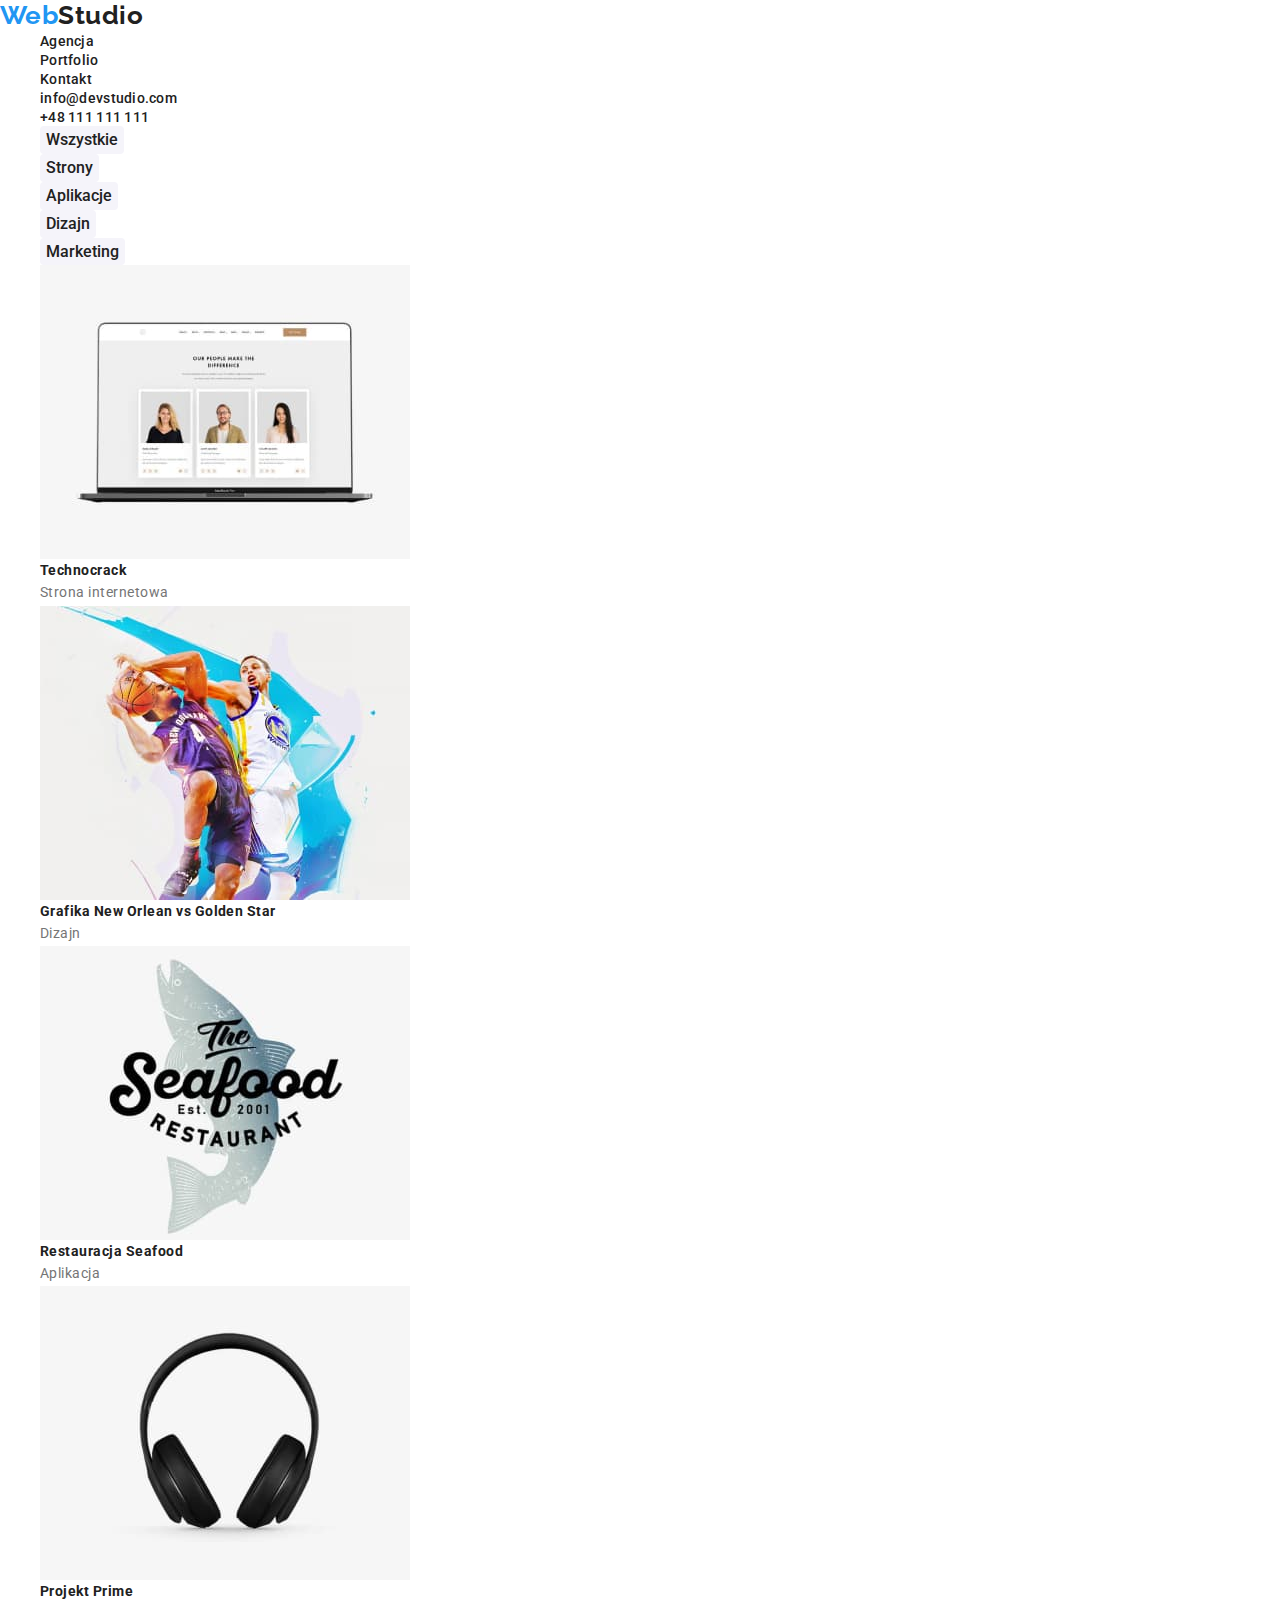
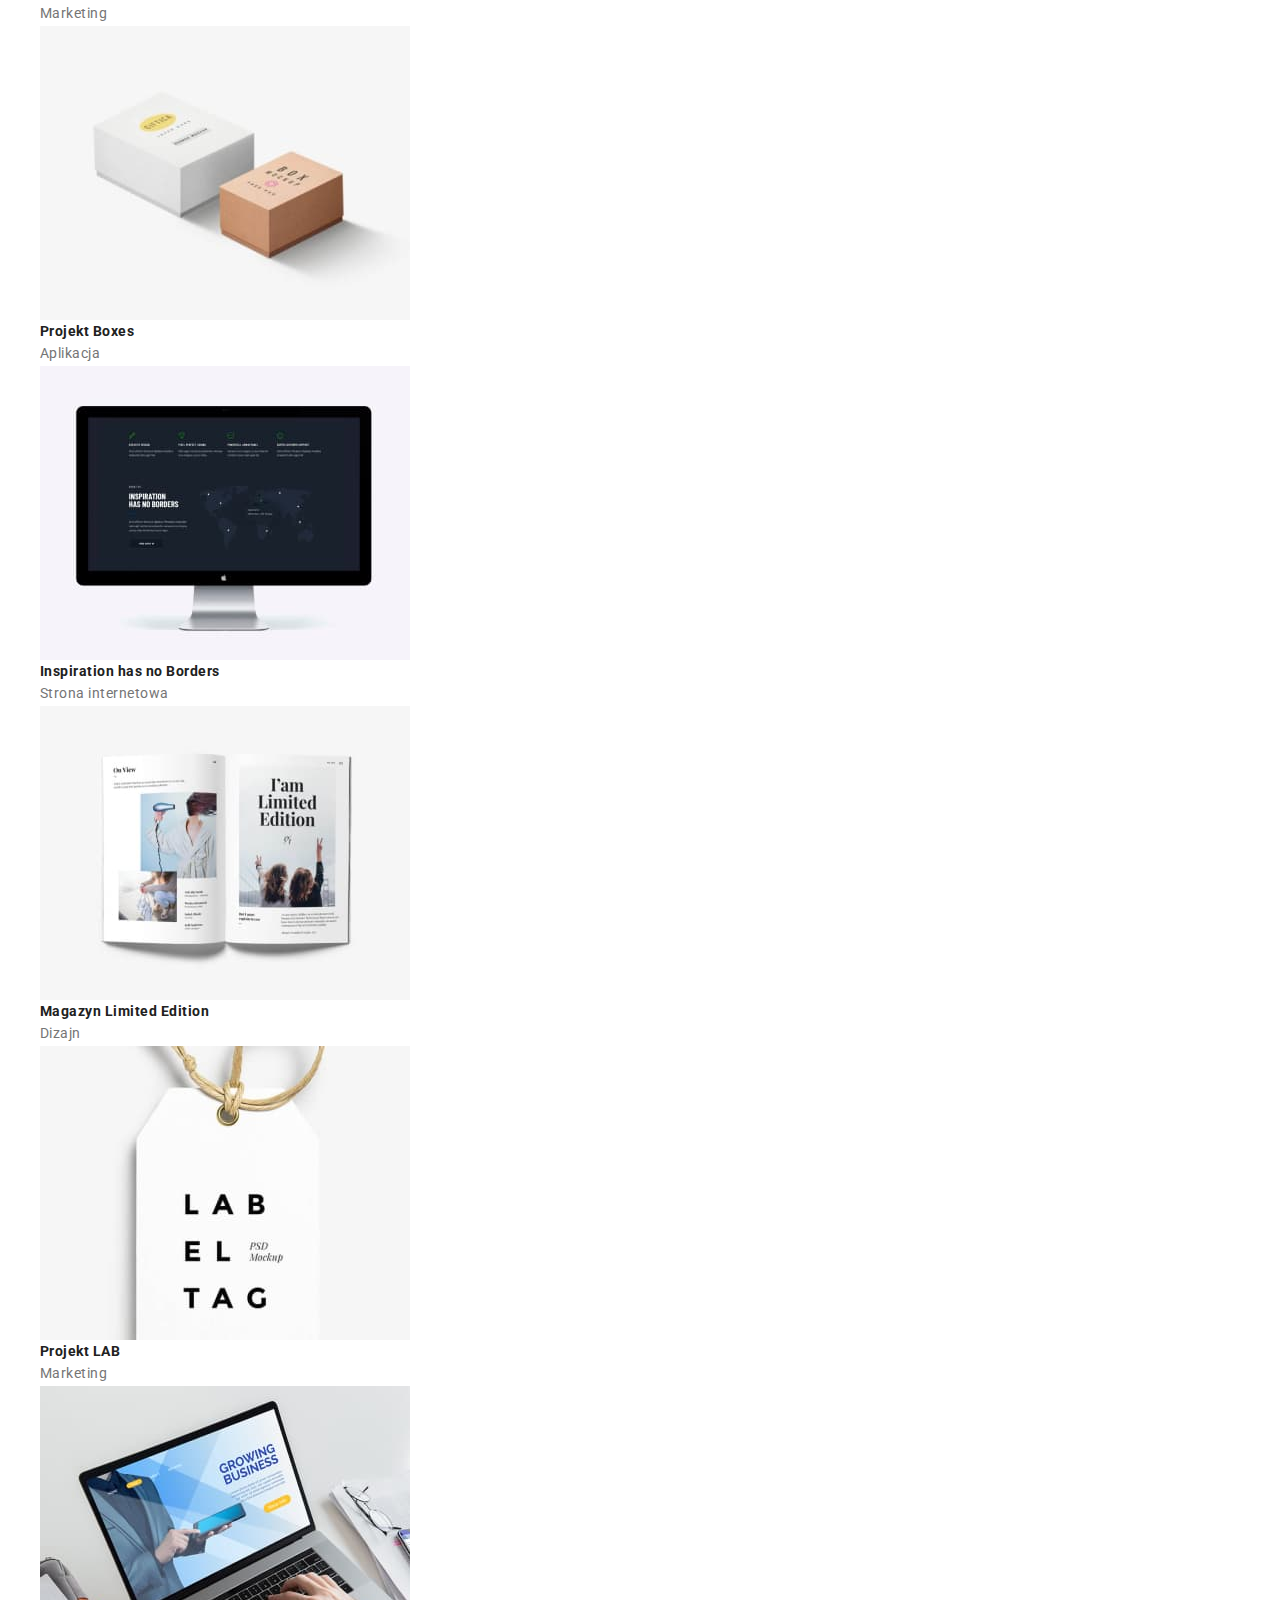
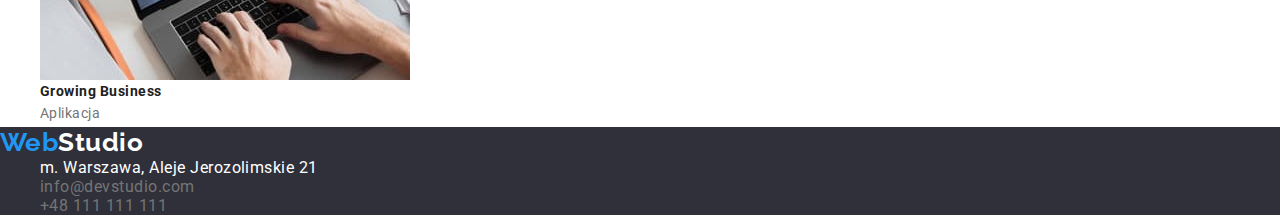
==== portfolio.html @ 49fbacad "e" ====
<!DOCTYPE html>
<html lang="en">
  <head>
    <meta charset="UTF-8" />
    <meta http-equiv="X-UA-Compatible" content="IE=edge" />
    <meta name="viewport" content="width=device-width, initial-scale=1.0" />
    <link rel="stylesheet" href="./css/styles.css" />
    <link
      href="https://fonts.googleapis.com/css2?family=Montserrat:wght@400;700&family=Raleway:wght@700&family=Roboto:wght@400;500;700;900&display=swap"
      rel="stylesheet"
    />
    <title>Portfolio</title>
  </head>
  <body>
    <header class="header-background">
      <nav>
        <a class="menu-link" href="./index.html">Web<span class="studio">Studio</span></a>
        <ul>
          <li><a class="link" href="./index.html">Agencja</a></li>
          <li><a class="link" href="./portfolio.html">Portfolio</a></li>
          <li><a class="link" href="">Kontakt</a></li>
        </ul>
      </nav>
      <ul class="social-links">
        <li><a class="link" href="mailto:info@devstudio.com">info@devstudio.com</a></li>
        <li><a class="link" href="tel:+48111111111">+48 111 111 111</a></li>
      </ul>
    </header>
    <main>
      <section>
      <ul>
        <li><button class="button-secendary" type="button">Wszystkie</button></li>
        <li><button class="button-secendary" type="button">Strony</button></li>
        <li><button class="button-secendary" type="button">Aplikacje</button></li>
        <li><button class="button-secendary" type="button">Dizajn</button></li>
        <li><button class="button-secendary" type="button">Marketing</button></li>
      </ul>
      </section>
      <section class="portfolio">
        <ul>
          <img src="./images/laptop.jpg" alt="komputer" width="370" height="294" />
          <h3>Technocrack</h3>
          <p>Strona internetowa</p>
        </ul>
        <ul>
          <img src="./images/basket.jpg" alt="koszykarze" width="370" height="294" />
          <h3>Grafika New Orlean vs Golden Star</h3>
          <p>Dizajn</p>
        </ul>
        <ul>
          <img src="./images/seafood.jpg" alt="logo restauracji" width="370" height="294" />
          <h3>Restauracja Seafood</h3>
          <p>Aplikacja</p>
        </ul>
        <ul>
          <img src="./images/prime.jpg" alt="słuchawki" width="370" height="294" />
          <h3>Projekt Prime</h3>
          <p>Marketing</p>
        </ul>
        <ul>
          <img src="./images/boxes.jpg" alt="pudełka" width="370" height="294" />
          <h3>Projekt Boxes</h3>
          <p>Aplikacja</p>
        </ul>
        <ul>
          <img src="./images/monitor.jpg" alt="monitor" width="370" height="294" />
          <h3>Inspiration has no Borders</h3>
          <p>Strona internetowa</p>
        </ul>
        <ul>
          <img src="./images/book.jpg" alt="książka" width="370" height="294" />
          <h3>Magazyn Limited Edition</h3>
          <p>Dizajn</p>
        </ul>
        <ul>
          <img src="./images/lab.jpg" alt="etykieta" width="370" height="294" />
          <h3>Projekt LAB</h3>
          <p>Marketing</p>
        </ul>
        <ul>
          <img src="./images/laptop2.jpg" alt="komputer" width="370" height="294" />
          <h3>Growing Business</h3>
          <p>Aplikacja</p>
        </ul>
      </section>
    </main>
    <footer class="main-footer">
      <a class="menu-link" href="/index.html">Web<span class="studio-footer">Studio</span></a>
      <address>
        <ul class="address-color">
          <li>m. Warszawa, Aleje Jerozolimskie 21 </li>
          <li>
            <a class="link, color" href="mailto:info@devstudio.com"
              >info@devstudio.com</a
            >
          </li>
          <li>
            <a class="link, color" href="tel:+48111111111"
              >+48 111 111 111</a
            >
          </li>
        </ul>
      </address>
    </footer>
  </body>
</html>
---- css/styles.css ----
:root {
  --background-page-color: #ffffff;
  --font-family-primary: 'Roboto';
  --font-family-secondary: 'Raleway';
  --color-text-primary: #212121;
  --color-text-hover: #2196f3;
  --color-text-link: #757575;
  --color-text-link-footer: #ffffff99;
  --color-text-secendary: #ffffff;
  --background-color-heder-button: #f5f4fa;
  --background-color-main-first-footer: #2f303a;
  --background-color-porfolio-header: #e5e5e5;
}
* {
  margin: 0;
  text-decoration: none;
}
ul {
  list-style: none;
}
button {
  cursor: pointer;
  outline: none;
  border: none;
}
body {
  font-family: var(--font-family-primary), sans-serif;
  background: var(--color-text-secendary);
  color: var(--color-text-primary);
  letter-spacing: 0.03em;
}
h1 {
  font-weight: 900;
  font-size: 44px;
  line-height: 1.36;
  color: var(--color-text-secendary);
  text-align: center;
  letter-spacing: 0.06em;
}
h3 {
  font-family: var(--font-family-primary);
  font-weight: 700;
  font-size: 14px;
  line-height: 1.14;
}
h2 {
  font-family: var(--font-family-primary);
  font-weight: 700;
  font-size: 36px;
  line-height: 1.16;
  text-align: center;
}
.menu-link {
  font-family: var(--font-family-secondary);
  font-weight: 700;
  font-size: 26px;
  line-height: 1.19;
  color: var(--color-text-hover);
}
.main-first,
.main-footer {
  background: var(--background-color-main-first-footer);
}


.social-links,
.color {
  color: var(--color-text-link);
}
.link {
  font-family: var(--font-family-primary);
  font-weight: 500;
  font-size: 14px;
  line-height: 1.14;
  color: var(--color-text-primary);
  letter-spacing: 0.02em;
}
.link:hover,
.link:focus,
.color:hover,
.color:focus {
  color: var(--color-text-hover);
}
.studio {
  color: var(--color-text-primary);
}
.studio-footer {
  color: var(--color-text-secendary);
}
.button-secendary,
.button-primery {
  background-color: var(--background-color-heder-button);
  border-radius: 4px;
  color: var(--color-text-primary);
  outline-style: none;
}

.button-secendary:hover,
.button-secendary:focus {
  background: var(--color-text-hover);
  color: var(--color-text-secendary);
}
.button-primery {
  border-radius: 4px;
  font-size: 16px;
  line-height: 1.87;
  font-family: var(--font-family-primary);
  font-weight: 700;
  background: var(--color-text-hover);
  color: var(--color-text-secendary);
}
.button-secendary {
  font-family: var(--font-family-primary);
  font-weight: 500;
  border-radius: 4px;
  font-size: 16px;
  line-height: 1.62;
}
p {
  font-family: var(--font-family-primary);
  font-size: 14px;
  line-height: 1.87;
  color: var(--color-text-link);
}
.portfolio > h3 {
  font-family: var(--font-family-primary);
  font-weight: 700;
  font-size: 18px;
  line-height: 2;
  letter-spacing: 0.06em;
}
.section-background{
  background: var(--background-color-heder-button);
}
.header-background {
  background: var(--background-page-color);
}
.header-background-2 {
  background: var(--background-color-heder-button);
}
.color-card {
  background: var(--background-page-color);
}
.address-color > li {
  color: var(--color-text-secendary);
  font-style: normal;
}
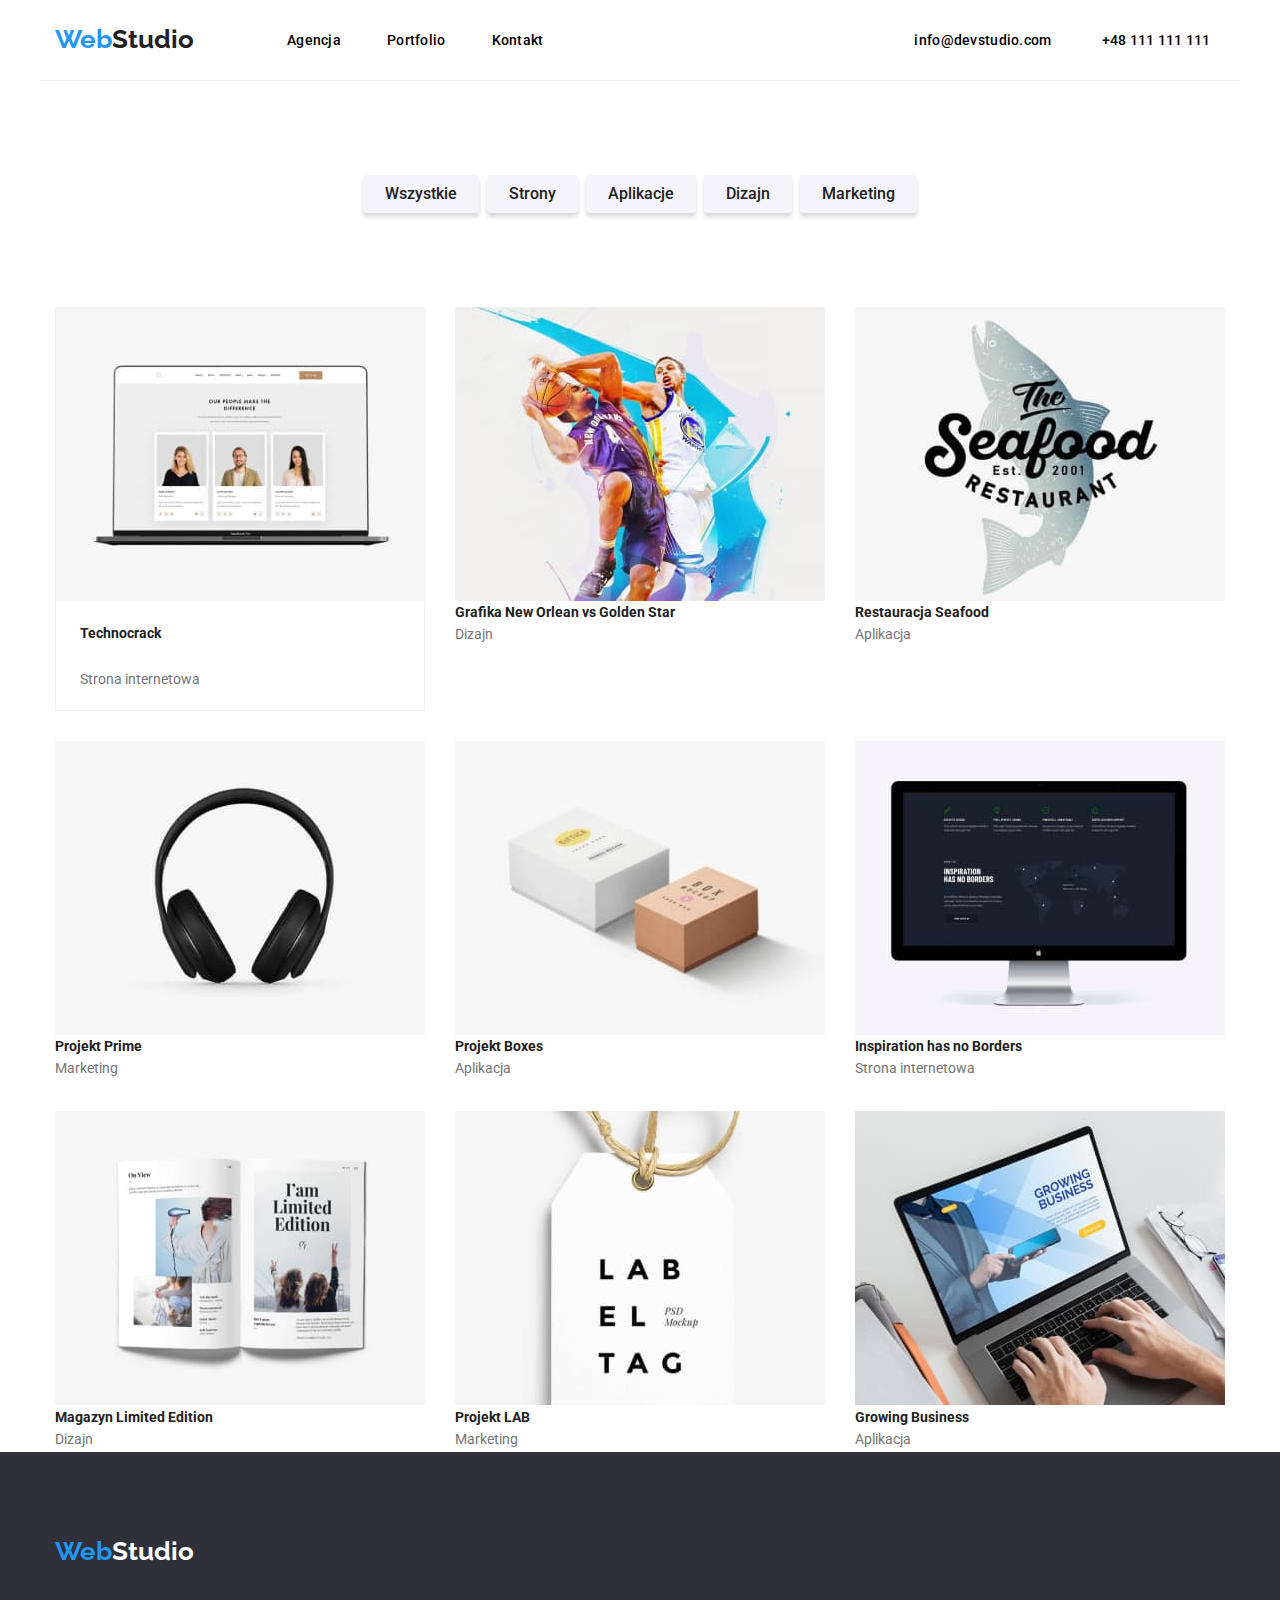
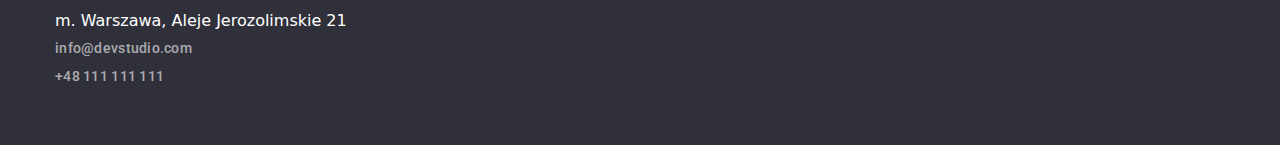
==== commit a40b6af5: "zmiany" ====
--- a/portfolio.html
+++ b/portfolio.html
@@ -6,6 +6,10 @@
     <meta name="viewport" content="width=device-width, initial-scale=1.0" />
     <link rel="stylesheet" href="./css/styles.css" />
     <link
+      href="https://cdnjs.cloudflare.com/ajax/libs/modern-normalize/1.0.0/modern-normalize.min.css"
+      rel="stylesheet"
+    />
+    <link
       href="https://fonts.googleapis.com/css2?family=Montserrat:wght@400;700&family=Raleway:wght@700&family=Roboto:wght@400;500;700;900&display=swap"
       rel="stylesheet"
     />
@@ -13,94 +17,150 @@
   </head>
   <body>
     <header class="header-background">
-      <nav>
+      <div class="container header-container">
         <a class="menu-link" href="./index.html">Web<span class="studio">Studio</span></a>
-        <ul>
-          <li><a class="link" href="./index.html">Agencja</a></li>
-          <li><a class="link" href="./portfolio.html">Portfolio</a></li>
-          <li><a class="link" href="">Kontakt</a></li>
+        <nav>
+          <ul class="header-navi">
+            <li><a class="header-link" href="./index.html">Agencja</a></li>
+            <li><a class="header-link" href="./portfolio.html">Portfolio</a></li>
+            <li><a class="header-link" href="">Kontakt</a></li>
+          </ul>
+        </nav>
+        <ul class="social-links container-kontact">
+          <li><a class="header-link" href="mailto:info@devstudio.com">info@devstudio.com</a></li>
+          <li><a class="header-link" href="tel:+48111111111">+48&nbsp;111&nbsp;111&nbsp;111</a></li>
         </ul>
-      </nav>
-      <ul class="social-links">
-        <li><a class="link" href="mailto:info@devstudio.com">info@devstudio.com</a></li>
-        <li><a class="link" href="tel:+48111111111">+48 111 111 111</a></li>
-      </ul>
+      </div>
     </header>
     <main>
-      <section>
-      <ul>
-        <li><button class="button-secendary" type="button">Wszystkie</button></li>
-        <li><button class="button-secendary" type="button">Strony</button></li>
-        <li><button class="button-secendary" type="button">Aplikacje</button></li>
-        <li><button class="button-secendary" type="button">Dizajn</button></li>
-        <li><button class="button-secendary" type="button">Marketing</button></li>
-      </ul>
+      <section class="section">
+        <div class="container">
+          <ul class="button-container">
+            <li><button class="button-secendary" type="button">Wszystkie</button></li>
+            <li><button class="button-secendary" type="button">Strony</button></li>
+            <li><button class="button-secendary" type="button">Aplikacje</button></li>
+            <li><button class="button-secendary" type="button">Dizajn</button></li>
+            <li><button class="button-secendary" type="button">Marketing</button></li>
+          </ul>
+        </div>
       </section>
       <section class="portfolio">
-        <ul>
-          <img src="./images/laptop.jpg" alt="komputer" width="370" height="294" />
-          <h3>Technocrack</h3>
-          <p>Strona internetowa</p>
+        <ul class="container-portfolio">
+          <li class="product-cards">
+            <figure>
+              <img src="./images/laptop.jpg" alt="komputer" width="370" height="294" />
+              <figcaption>
+                <h3 class="head1">Technocrack</h3>
+                <p class="head2">Strona internetowa</p>
+              </figcaption>
+            </figure>
+          </li>
         </ul>
         <ul>
-          <img src="./images/basket.jpg" alt="koszykarze" width="370" height="294" />
-          <h3>Grafika New Orlean vs Golden Star</h3>
-          <p>Dizajn</p>
+          <li>
+            <figure>
+              <img src="./images/basket.jpg" alt="koszykarze" width="370" height="294" />
+              <figcaption>
+                <h3>Grafika New Orlean vs Golden Star</h3>
+                <p>Dizajn</p>
+              </figcaption>
+            </figure>
+          </li>
         </ul>
         <ul>
-          <img src="./images/seafood.jpg" alt="logo restauracji" width="370" height="294" />
-          <h3>Restauracja Seafood</h3>
-          <p>Aplikacja</p>
+          <li>
+            <figure>
+              <img src="./images/seafood.jpg" alt="logo restauracji" width="370" height="294" />
+              <figcaption>
+                <h3>Restauracja Seafood</h3>
+                <p>Aplikacja</p>
+              </figcaption>
+            </figure>
+          </li>
         </ul>
         <ul>
-          <img src="./images/prime.jpg" alt="słuchawki" width="370" height="294" />
-          <h3>Projekt Prime</h3>
-          <p>Marketing</p>
+          <li>
+            <figure>
+              <img src="./images/prime.jpg" alt="słuchawki" width="370" height="294" />
+              <figcaption>
+                <h3>Projekt Prime</h3>
+                <p>Marketing</p>
+              </figcaption>
+            </figure>
+          </li>
         </ul>
         <ul>
-          <img src="./images/boxes.jpg" alt="pudełka" width="370" height="294" />
-          <h3>Projekt Boxes</h3>
-          <p>Aplikacja</p>
+          <li>
+            <figure>
+              <img src="./images/boxes.jpg" alt="pudełka" width="370" height="294" />
+              <figcaption>
+                <h3>Projekt Boxes</h3>
+                <p>Aplikacja</p>
+              </figcaption>
+            </figure>
+          </li>
         </ul>
         <ul>
-          <img src="./images/monitor.jpg" alt="monitor" width="370" height="294" />
-          <h3>Inspiration has no Borders</h3>
-          <p>Strona internetowa</p>
+          <li>
+            <figure>
+              <img src="./images/monitor.jpg" alt="monitor" width="370" height="294" />
+              <figcaption>
+                <h3>Inspiration has no Borders</h3>
+                <p>Strona internetowa</p>
+              </figcaption>
+            </figure>
+          </li>
         </ul>
         <ul>
-          <img src="./images/book.jpg" alt="książka" width="370" height="294" />
-          <h3>Magazyn Limited Edition</h3>
-          <p>Dizajn</p>
+          <li>
+            <figure>
+              <img src="./images/book.jpg" alt="książka" width="370" height="294" />
+              <figcaption>
+                <h3>Magazyn Limited Edition</h3>
+                <p>Dizajn</p>
+              </figcaption>
+            </figure>
+          </li>
         </ul>
         <ul>
-          <img src="./images/lab.jpg" alt="etykieta" width="370" height="294" />
-          <h3>Projekt LAB</h3>
-          <p>Marketing</p>
+          <li>
+            <figure>
+              <img src="./images/lab.jpg" alt="etykieta" width="370" height="294" />
+              <figcaption>
+                <h3>Projekt LAB</h3>
+                <p>Marketing</p>
+              </figcaption>
+            </figure>
+          </li>
         </ul>
         <ul>
-          <img src="./images/laptop2.jpg" alt="komputer" width="370" height="294" />
-          <h3>Growing Business</h3>
-          <p>Aplikacja</p>
+          <li>
+            <figure>
+              <img src="./images/laptop2.jpg" alt="komputer" width="370" height="294" />
+              <figcaption>
+                <h3>Growing Business</h3>
+                <p>Aplikacja</p>
+              </figcaption>
+            </figure>
+          </li>
         </ul>
       </section>
     </main>
     <footer class="main-footer">
-      <a class="menu-link" href="/index.html">Web<span class="studio-footer">Studio</span></a>
-      <address>
-        <ul class="address-color">
-          <li>m. Warszawa, Aleje Jerozolimskie 21 </li>
-          <li>
-            <a class="link, color" href="mailto:info@devstudio.com"
-              >info@devstudio.com</a
-            >
-          </li>
-          <li>
-            <a class="link, color" href="tel:+48111111111"
-              >+48 111 111 111</a
-            >
-          </li>
-        </ul>
-      </address>
+      <div class="container footer-container">
+        <a class="menu-link" href="/index.html">Web<span class="studio-footer">Studio</span></a>
+        <address>
+          <ul class="address-color adress-container">
+            <li>m. Warszawa, Aleje Jerozolimskie 21</li>
+            <li>
+              <a class="link" href="mailto:info@devstudio.com">info@devstudio.com</a>
+            </li>
+            <li>
+              <a class="link" href="tel:+48111111111">+48 111 111 111</a>
+            </li>
+          </ul>
+        </address>
+      </div>
     </footer>
   </body>
 </html>
--- a/css/styles.css
+++ b/css/styles.css
@@ -14,7 +14,9 @@
 * {
   margin: 0;
   text-decoration: none;
-}
+  padding: 0;
+}
+
 ul {
   list-style: none;
 }
@@ -22,12 +24,14 @@
   cursor: pointer;
   outline: none;
   border: none;
+  box-shadow: 0px 4px 4px rgba(0, 0, 0, 0.15);
+  width: 100%;
+  height: 100%;
 }
 body {
   font-family: var(--font-family-primary), sans-serif;
   background: var(--color-text-secendary);
   color: var(--color-text-primary);
-  letter-spacing: 0.03em;
 }
 h1 {
   font-weight: 900;
@@ -36,6 +40,8 @@
   color: var(--color-text-secendary);
   text-align: center;
   letter-spacing: 0.06em;
+  margin-top: 106px;
+  max-width: 696px;
 }
 h3 {
   font-family: var(--font-family-primary);
@@ -45,47 +51,25 @@
 }
 h2 {
   font-family: var(--font-family-primary);
-  font-weight: 700;
   font-size: 36px;
   line-height: 1.16;
   text-align: center;
-}
-.menu-link {
-  font-family: var(--font-family-secondary);
-  font-weight: 700;
-  font-size: 26px;
-  line-height: 1.19;
-  color: var(--color-text-hover);
-}
-.main-first,
-.main-footer {
-  background: var(--background-color-main-first-footer);
-}
-
-
-.social-links,
-.color {
+  margin-bottom: 50px;
+}
+p {
+  font-family: var(--font-family-primary);
+  font-size: 14px;
+  line-height: 1.87;
   color: var(--color-text-link);
 }
-.link {
-  font-family: var(--font-family-primary);
-  font-weight: 500;
-  font-size: 14px;
-  line-height: 1.14;
-  color: var(--color-text-primary);
-  letter-spacing: 0.02em;
-}
-.link:hover,
-.link:focus,
-.color:hover,
-.color:focus {
-  color: var(--color-text-hover);
-}
-.studio {
-  color: var(--color-text-primary);
-}
-.studio-footer {
-  color: var(--color-text-secendary);
+.adress-container {
+  display: inline-flex;
+  flex-direction: column;
+  gap: 9px;
+}
+.address-color {
+  color: white;
+  font-style: normal;
 }
 .button-secendary,
 .button-primery {
@@ -94,7 +78,6 @@
   color: var(--color-text-primary);
   outline-style: none;
 }
-
 .button-secendary:hover,
 .button-secendary:focus {
   background: var(--color-text-hover);
@@ -108,6 +91,8 @@
   font-weight: 700;
   background: var(--color-text-hover);
   color: var(--color-text-secendary);
+  width: 200px;
+  height: 50px;
 }
 .button-secendary {
   font-family: var(--font-family-primary);
@@ -115,12 +100,161 @@
   border-radius: 4px;
   font-size: 16px;
   line-height: 1.62;
-}
-p {
-  font-family: var(--font-family-primary);
-  font-size: 14px;
-  line-height: 1.87;
-  color: var(--color-text-link);
+  padding: 6px 22px;
+}
+.button-container {
+  display: flex;
+  justify-content: center;
+  gap: 8px;
+}
+.container {
+  margin: 0 auto;
+  max-width: 1200px;
+  padding: 0 15px;
+}
+.container-link {
+  display: flex;
+  justify-content: space-between;
+}
+.container-kontact {
+  display: flex;
+  margin-left: 371px;
+  gap: 50px;
+}
+.container-job {
+  display: flex;
+  justify-content: space-between;
+  gap: 30px;
+}
+.container-person {
+  display: flex;
+  justify-content: space-between;
+  gap: 30px;
+  text-align: center;
+  align-items: center;
+}
+/* .container-portfolio {
+  display:flex;
+  flex-wrap:wrap;
+  gap: 30px;
+} */
+.product-cards {
+  display: flex;
+  width: 370px;
+  height: 404px;
+  background: #ffffff;
+  border: 1px solid #eeeeee;
+}
+.head1 {
+  width: 322px;
+  height: 36px;
+  margin-top: 20px;
+  margin-left: 24px;
+  margin-right: 24px;
+}
+.head2 {
+  width: 322px;
+  height: 30px;
+  margin: 4px 24px 20px 24px;
+}
+.color-card {
+  background: var(--background-page-color);
+  box-shadow: 0px 1px 3px rgba(0, 0, 0, 0.12), 0px 1px 1px rgba(0, 0, 0, 0.14),
+    0px 2px 1px rgba(0, 0, 0, 0.2);
+  border-radius: 0px 0px 4px 4px;
+}
+.footer-container {
+  flex-direction: column;
+  padding-top: 60px;
+  padding-bottom: 60px;
+  display: flex;
+  gap: 20px;
+}
+.header-container {
+  display: flex;
+  align-items: center;
+  border-bottom: 1px solid #ececec;
+}
+.header-navi {
+  display: flex;
+  justify-content: center;
+  gap: 46px;
+  align-items: center;
+  margin-left: 93px;
+  /* margin-top: 32px;
+  margin-bottom: 32px; */
+}
+.header-link {
+  font-family: var(--font-family-primary);
+  font-weight: 500;
+  font-size: 14px;
+  line-height: 1.14;
+  color: black;
+  letter-spacing: 0.02em;
+  text-decoration: none;
+}
+.header-background {
+  background: var(--background-page-color);
+}
+.header-background-2 {
+  background: var(--background-color-heder-button);
+}
+.mainflex {
+  display: flex;
+  flex-direction: column;
+  align-items: center;
+  text-align: center;
+  margin-bottom: 210px;
+  gap: 30px;
+}
+.menu-link {
+  font-family: var(--font-family-secondary);
+  font-weight: 700;
+  font-size: 26px;
+  line-height: 1.19;
+  color: var(--color-text-hover);
+  padding-bottom: 25px;
+  padding-top: 24px;
+}
+.main-first {
+  background: var(--background-color-main-first-footer);
+  /* height: 600px; */
+}
+.main-footer {
+  background: var(--background-color-main-first-footer);
+}
+.name-position {
+  flex-direction: column;
+  display: flex;
+  margin-top: 30px;
+  margin-bottom: 30px;
+  gap: 10px;
+}
+.list-feature {
+  display: flex;
+  list-style-type: none;
+  gap: 30px;
+}
+.lorem-dicription {
+  flex-direction: column;
+  display: flex;
+  gap: 10px;
+}
+.link {
+  font-family: var(--font-family-primary);
+  font-weight: 500;
+  font-size: 14px;
+  line-height: 1.14;
+  color: rgba(255, 255, 255, 0.6);
+  letter-spacing: 0.02em;
+}
+.link:hover,
+.header-link:hover,
+.header-link:focus,
+.link:focus,
+.color:hover,
+.color:focus {
+  color: var(--color-text-hover);
 }
 .portfolio > h3 {
   font-family: var(--font-family-primary);
@@ -129,19 +263,32 @@
   line-height: 2;
   letter-spacing: 0.06em;
 }
-.section-background{
+.portfolio {
+  display: flex;
+  flex-wrap: wrap;
+  gap: 30px;
+  flex-basis: calc((100%-60px) / 3);
+  justify-content: center;
+
+}
+.padding-top {
+  padding-top: 0;
+}
+.section {
+  padding: 94px 0px;
+}
+.section-lorem {
+  padding-bottom: 0;
+}
+.studio {
+  color: var(--color-text-primary);
+}
+.studio-footer {
+  color: var(--color-text-secendary);
+}
+.social-links {
+  color: #757575;
+}
+.section-background {
   background: var(--background-color-heder-button);
 }
-.header-background {
-  background: var(--background-page-color);
-}
-.header-background-2 {
-  background: var(--background-color-heder-button);
-}
-.color-card {
-  background: var(--background-page-color);
-}
-.address-color > li {
-  color: var(--color-text-secendary);
-  font-style: normal;
-}
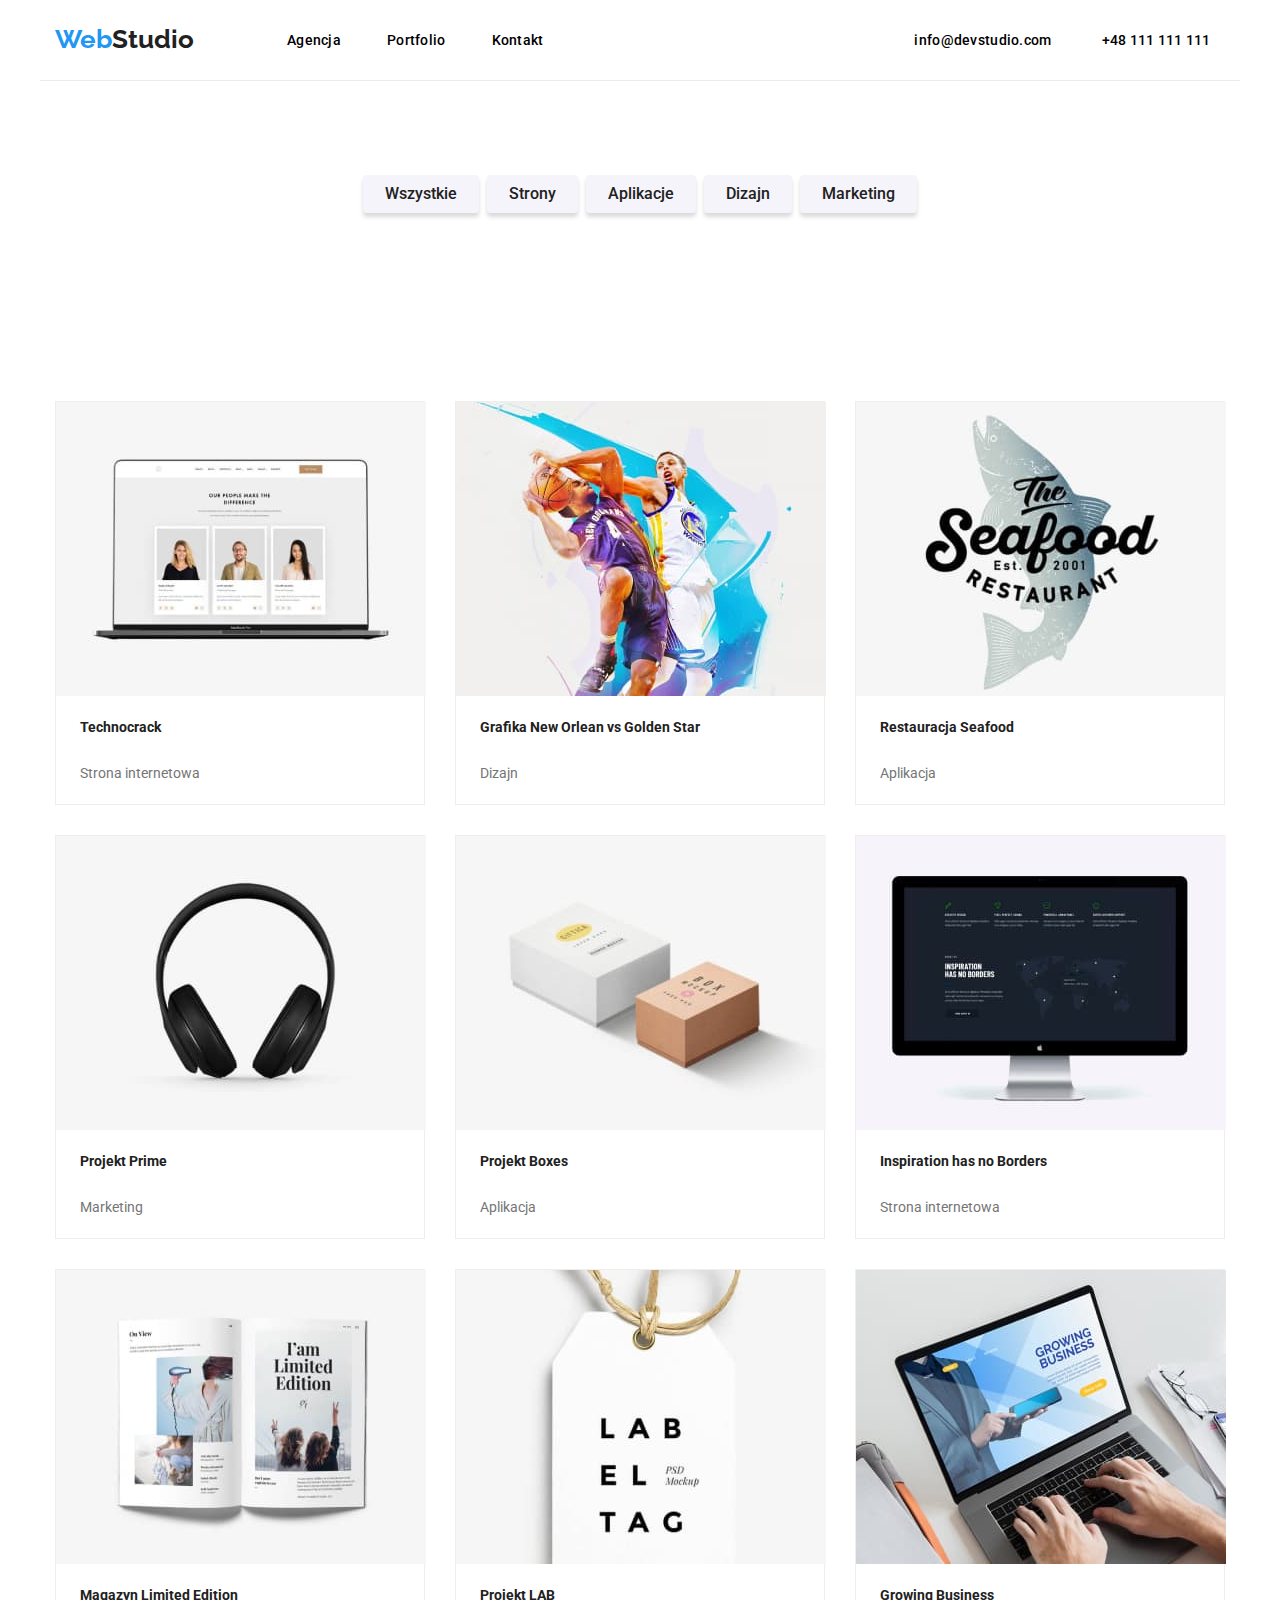
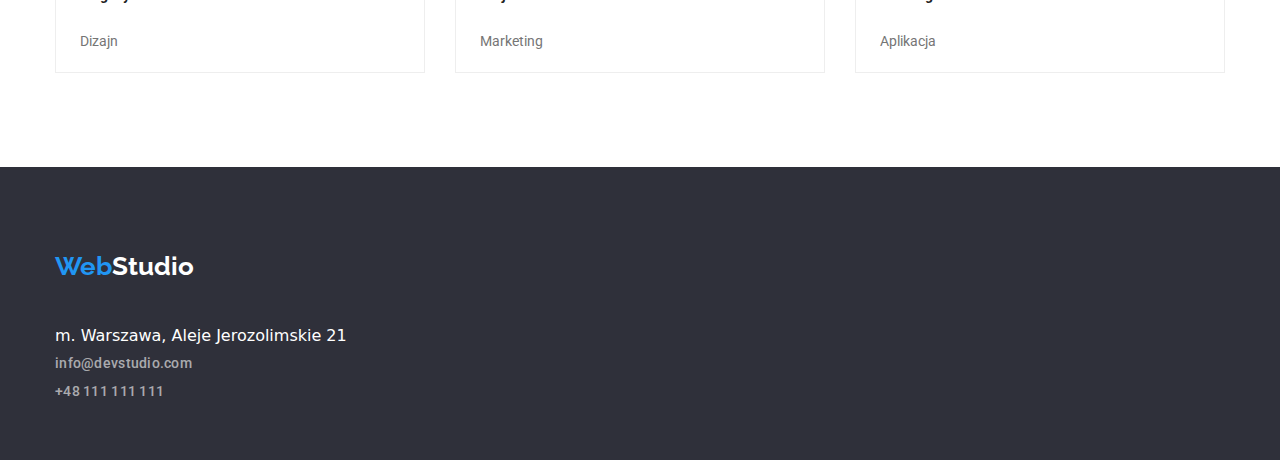
==== commit 5672a36b: "zmiany" ====
--- a/portfolio.html
+++ b/portfolio.html
@@ -44,7 +44,7 @@
           </ul>
         </div>
       </section>
-      <section class="portfolio">
+      <section class="portfolio section">
         <ul class="container-portfolio">
           <li class="product-cards">
             <figure>
@@ -57,89 +57,89 @@
           </li>
         </ul>
         <ul>
-          <li>
+          <li class="product-cards">
             <figure>
               <img src="./images/basket.jpg" alt="koszykarze" width="370" height="294" />
               <figcaption>
-                <h3>Grafika New Orlean vs Golden Star</h3>
-                <p>Dizajn</p>
+                <h3 class="head1">Grafika New Orlean vs Golden Star</h3>
+                <p class="head2">Dizajn</p>
               </figcaption>
             </figure>
           </li>
         </ul>
         <ul>
-          <li>
+          <li class="product-cards">
             <figure>
               <img src="./images/seafood.jpg" alt="logo restauracji" width="370" height="294" />
               <figcaption>
-                <h3>Restauracja Seafood</h3>
-                <p>Aplikacja</p>
+                <h3 class="head1">Restauracja Seafood</h3>
+                <p class="head2">Aplikacja</p>
               </figcaption>
             </figure>
           </li>
         </ul>
         <ul>
-          <li>
+          <li class="product-cards">
             <figure>
               <img src="./images/prime.jpg" alt="słuchawki" width="370" height="294" />
               <figcaption>
-                <h3>Projekt Prime</h3>
-                <p>Marketing</p>
+                <h3 class="head1">Projekt Prime</h3>
+                <p class="head2">Marketing</p>
               </figcaption>
             </figure>
           </li>
         </ul>
         <ul>
-          <li>
+          <li class="product-cards">
             <figure>
               <img src="./images/boxes.jpg" alt="pudełka" width="370" height="294" />
               <figcaption>
-                <h3>Projekt Boxes</h3>
-                <p>Aplikacja</p>
+                <h3 class="head1">Projekt Boxes</h3>
+                <p class="head2">Aplikacja</p>
               </figcaption>
             </figure>
           </li>
         </ul>
         <ul>
-          <li>
+          <li class="product-cards">
             <figure>
               <img src="./images/monitor.jpg" alt="monitor" width="370" height="294" />
               <figcaption>
-                <h3>Inspiration has no Borders</h3>
-                <p>Strona internetowa</p>
+                <h3 class="head1">Inspiration has no Borders</h3>
+                <p class="head2">Strona internetowa</p>
               </figcaption>
             </figure>
           </li>
         </ul>
         <ul>
-          <li>
+          <li class="product-cards">
             <figure>
               <img src="./images/book.jpg" alt="książka" width="370" height="294" />
               <figcaption>
-                <h3>Magazyn Limited Edition</h3>
-                <p>Dizajn</p>
+                <h3 class="head1">Magazyn Limited Edition</h3>
+                <p class="head2">Dizajn</p>
               </figcaption>
             </figure>
           </li>
         </ul>
         <ul>
-          <li>
+          <li class="product-cards">
             <figure>
               <img src="./images/lab.jpg" alt="etykieta" width="370" height="294" />
               <figcaption>
-                <h3>Projekt LAB</h3>
-                <p>Marketing</p>
+                <h3 class="head1">Projekt LAB</h3>
+                <p class="head2">Marketing</p>
               </figcaption>
             </figure>
           </li>
         </ul>
         <ul>
-          <li>
+          <li class="product-cards">
             <figure>
               <img src="./images/laptop2.jpg" alt="komputer" width="370" height="294" />
               <figcaption>
-                <h3>Growing Business</h3>
-                <p>Aplikacja</p>
+                <h3 class="head1">Growing Business</h3>
+                <p class="head2">Aplikacja</p>
               </figcaption>
             </figure>
           </li>
--- a/css/styles.css
+++ b/css/styles.css
@@ -40,7 +40,7 @@
   color: var(--color-text-secendary);
   text-align: center;
   letter-spacing: 0.06em;
-  margin-top: 106px;
+  padding-top: 106px;
   max-width: 696px;
 }
 h3 {
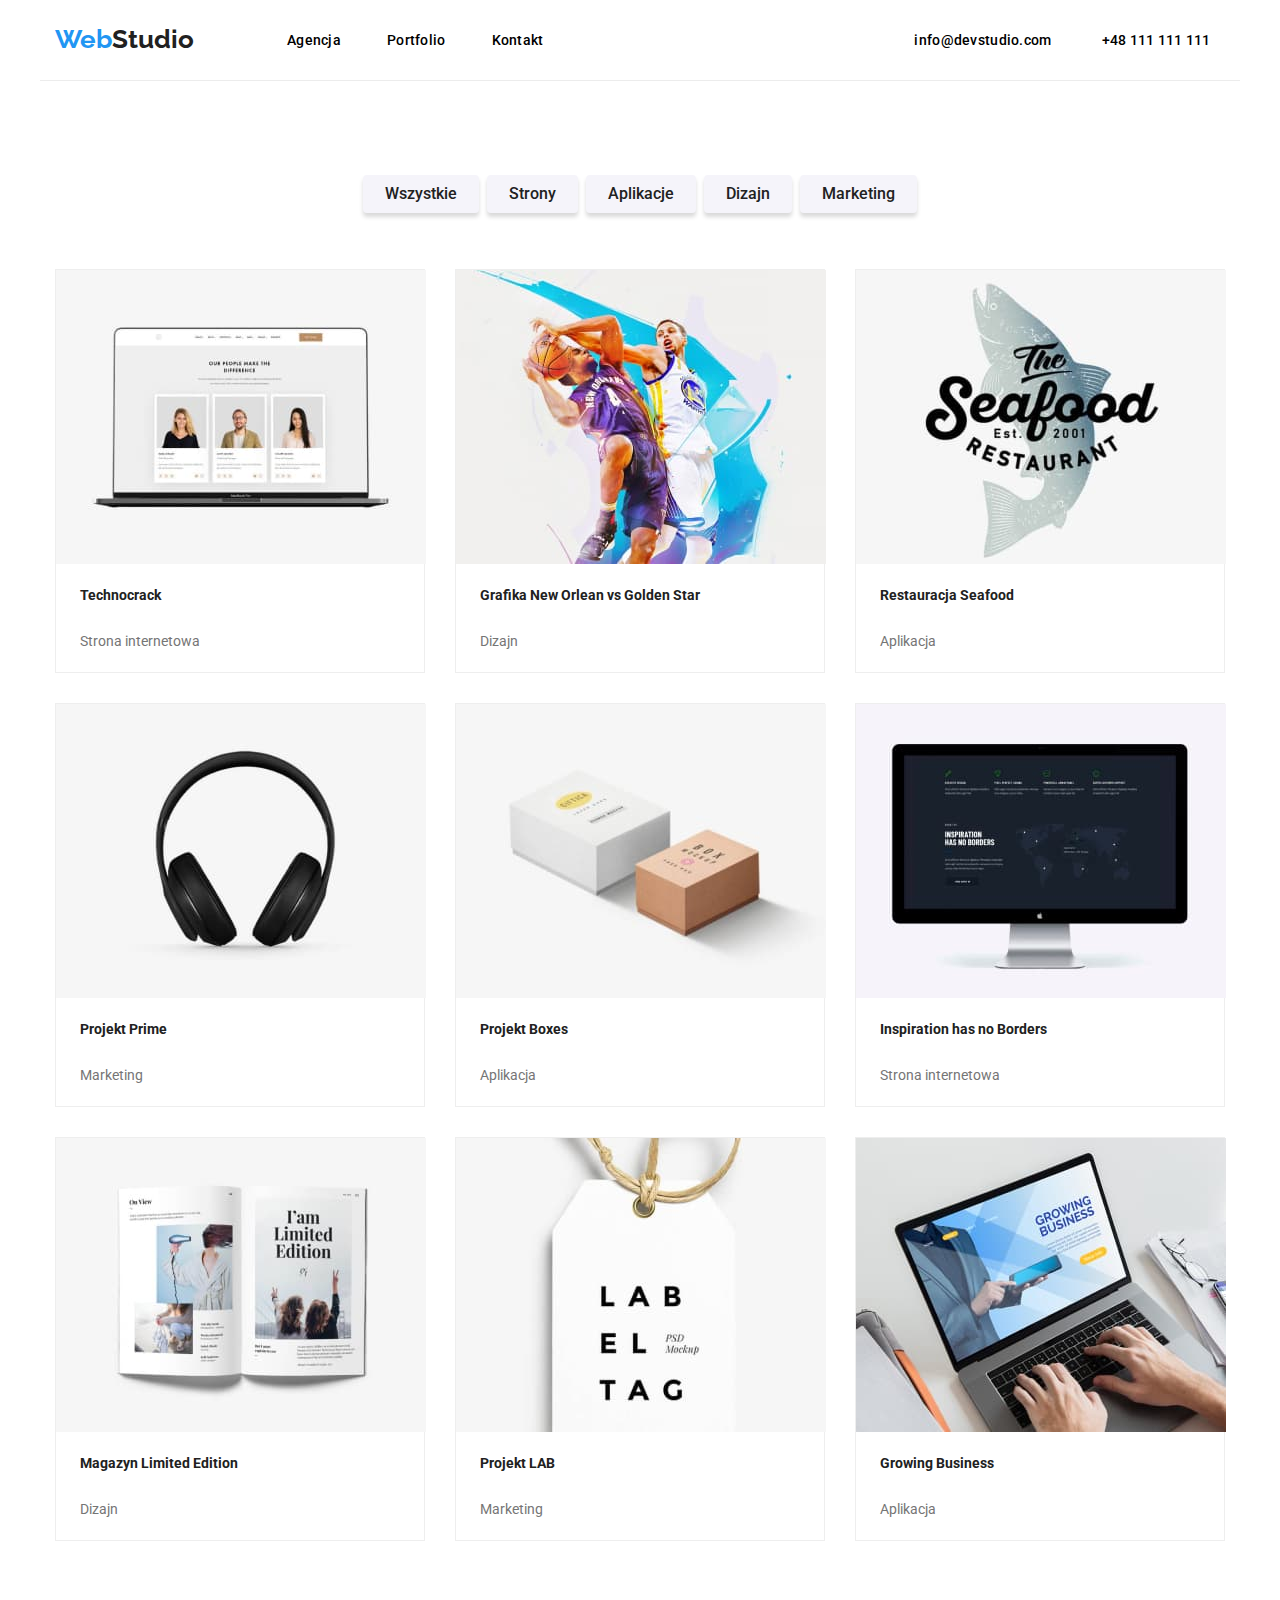
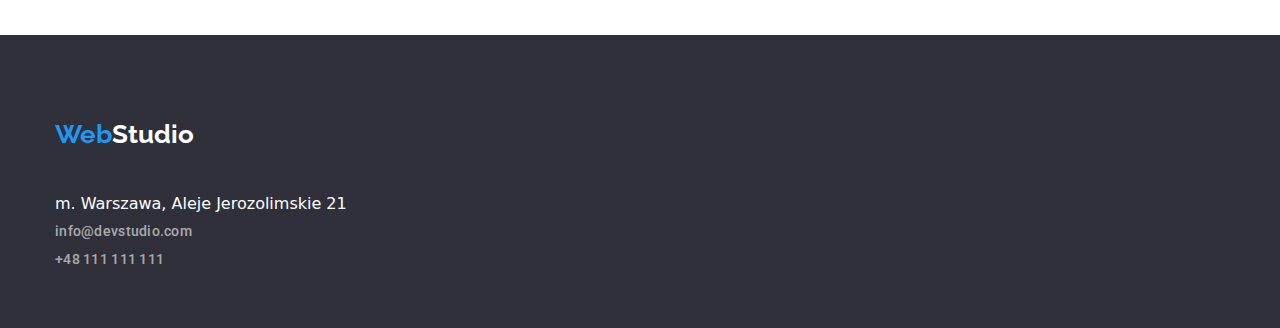
==== commit 1f9b9e83: "hw3" ====
--- a/portfolio.html
+++ b/portfolio.html
@@ -42,9 +42,8 @@
             <li><button class="button-secendary" type="button">Dizajn</button></li>
             <li><button class="button-secendary" type="button">Marketing</button></li>
           </ul>
-        </div>
-      </section>
-      <section class="portfolio section">
+     
+    <div class="portfolio">
         <ul class="container-portfolio">
           <li class="product-cards">
             <figure>
@@ -56,7 +55,7 @@
             </figure>
           </li>
         </ul>
-        <ul>
+        <ul class="container-portfolio">
           <li class="product-cards">
             <figure>
               <img src="./images/basket.jpg" alt="koszykarze" width="370" height="294" />
@@ -67,7 +66,7 @@
             </figure>
           </li>
         </ul>
-        <ul>
+        <ul class="container-portfolio">
           <li class="product-cards">
             <figure>
               <img src="./images/seafood.jpg" alt="logo restauracji" width="370" height="294" />
@@ -78,7 +77,7 @@
             </figure>
           </li>
         </ul>
-        <ul>
+        <ul class="container-portfolio">
           <li class="product-cards">
             <figure>
               <img src="./images/prime.jpg" alt="słuchawki" width="370" height="294" />
@@ -89,7 +88,7 @@
             </figure>
           </li>
         </ul>
-        <ul>
+        <ul class="container-portfolio">
           <li class="product-cards">
             <figure>
               <img src="./images/boxes.jpg" alt="pudełka" width="370" height="294" />
@@ -100,7 +99,7 @@
             </figure>
           </li>
         </ul>
-        <ul>
+        <ul class="container-portfolio">
           <li class="product-cards">
             <figure>
               <img src="./images/monitor.jpg" alt="monitor" width="370" height="294" />
@@ -111,7 +110,7 @@
             </figure>
           </li>
         </ul>
-        <ul>
+        <ul class="container-portfolio">
           <li class="product-cards">
             <figure>
               <img src="./images/book.jpg" alt="książka" width="370" height="294" />
@@ -122,7 +121,7 @@
             </figure>
           </li>
         </ul>
-        <ul>
+        <ul class="container-portfolio">
           <li class="product-cards">
             <figure>
               <img src="./images/lab.jpg" alt="etykieta" width="370" height="294" />
@@ -133,7 +132,7 @@
             </figure>
           </li>
         </ul>
-        <ul>
+        <ul class="container-portfolio">
           <li class="product-cards">
             <figure>
               <img src="./images/laptop2.jpg" alt="komputer" width="370" height="294" />
@@ -143,7 +142,7 @@
               </figcaption>
             </figure>
           </li>
-        </ul>
+        </ul></div></div>
       </section>
     </main>
     <footer class="main-footer">
--- a/css/styles.css
+++ b/css/styles.css
@@ -133,11 +133,11 @@
   text-align: center;
   align-items: center;
 }
-/* .container-portfolio {
+.container-portfolio {
   display:flex;
-  flex-wrap:wrap;
-  gap: 30px;
-} */
+  flex-basis:auto;
+ 
+} 
 .product-cards {
   display: flex;
   width: 370px;
@@ -269,6 +269,7 @@
   gap: 30px;
   flex-basis: calc((100%-60px) / 3);
   justify-content: center;
+  padding-top: 56px;
 
 }
 .padding-top {
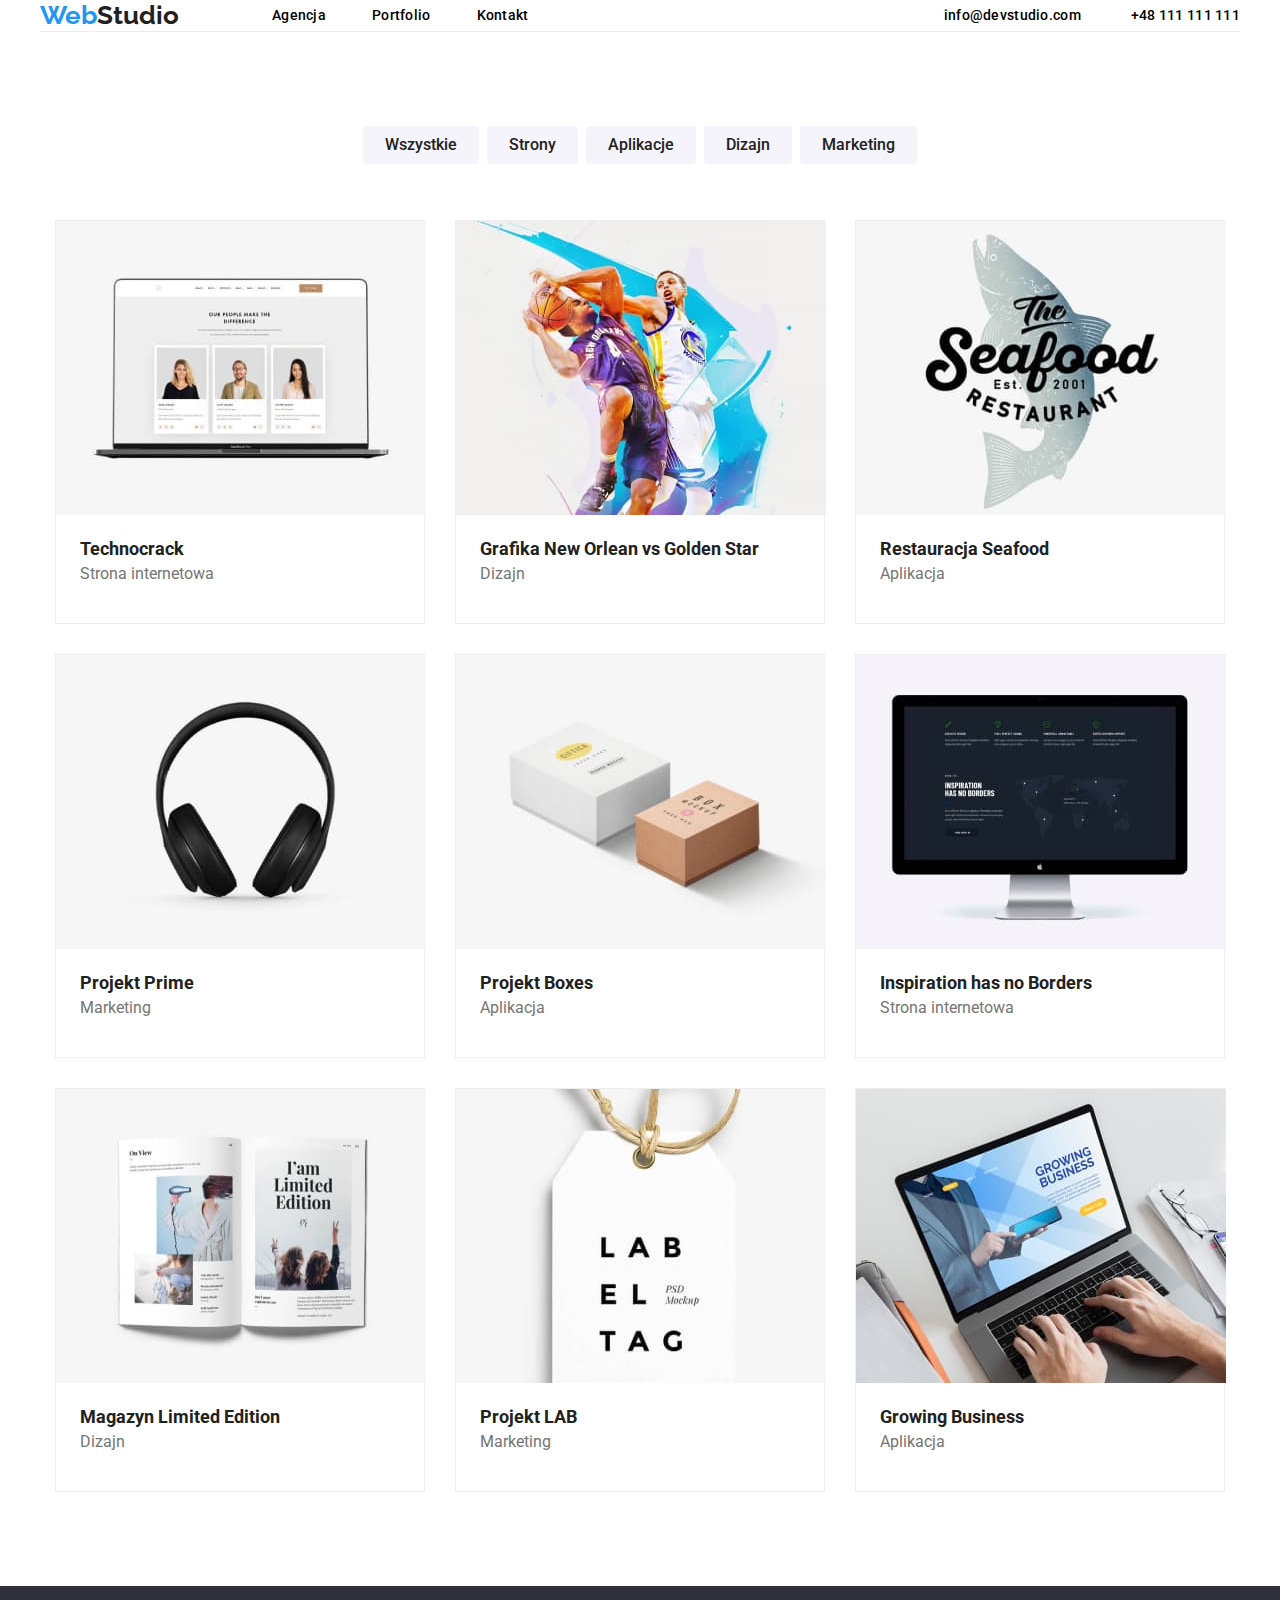
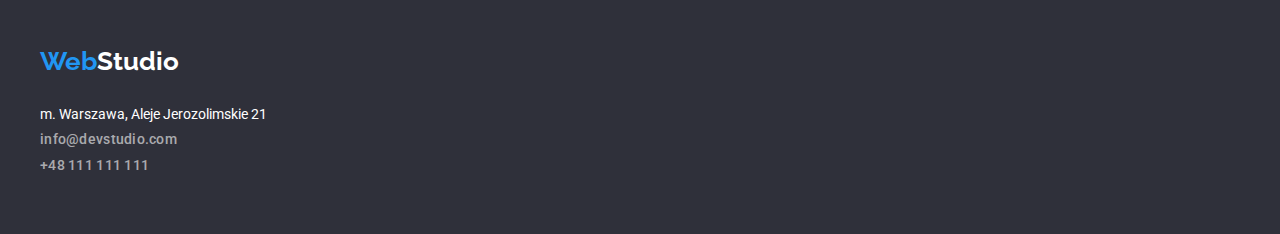
==== commit da97db1d: "hwp" ====
--- a/portfolio.html
+++ b/portfolio.html
@@ -4,7 +4,8 @@
     <meta charset="UTF-8" />
     <meta http-equiv="X-UA-Compatible" content="IE=edge" />
     <meta name="viewport" content="width=device-width, initial-scale=1.0" />
-    <link rel="stylesheet" href="./css/styles.css" />
+    <link rel="preconnect" href="https://fonts.googleapis.com" />
+    <link rel="preconnect" href="https://fonts.gstatic.com" crossorigin />
     <link
       href="https://cdnjs.cloudflare.com/ajax/libs/modern-normalize/1.0.0/modern-normalize.min.css"
       rel="stylesheet"
@@ -13,13 +14,14 @@
       href="https://fonts.googleapis.com/css2?family=Montserrat:wght@400;700&family=Raleway:wght@700&family=Roboto:wght@400;500;700;900&display=swap"
       rel="stylesheet"
     />
+    <link rel="stylesheet" href="./css/styles.css" />
     <title>Portfolio</title>
   </head>
   <body>
     <header class="header-background">
       <div class="container header-container">
-        <a class="menu-link" href="./index.html">Web<span class="studio">Studio</span></a>
-        <nav>
+         <nav class="nav-header">
+          <a class="menu-link" href="./index.html">Web<span class="studio">Studio</span></a>
           <ul class="header-navi">
             <li><a class="header-link" href="./index.html">Agencja</a></li>
             <li><a class="header-link" href="./portfolio.html">Portfolio</a></li>
--- a/css/styles.css
+++ b/css/styles.css
@@ -1,5 +1,4 @@
 :root {
-  --background-page-color: #ffffff;
   --font-family-primary: 'Roboto';
   --font-family-secondary: 'Raleway';
   --color-text-primary: #212121;
@@ -10,13 +9,15 @@
   --background-color-heder-button: #f5f4fa;
   --background-color-main-first-footer: #2f303a;
   --background-color-porfolio-header: #e5e5e5;
+  --background-page-color: #ffffff;
 }
 * {
   margin: 0;
+  padding: 0;
+}
+a {
   text-decoration: none;
-  padding: 0;
-}
-
+}
 ul {
   list-style: none;
 }
@@ -24,9 +25,6 @@
   cursor: pointer;
   outline: none;
   border: none;
-  box-shadow: 0px 4px 4px rgba(0, 0, 0, 0.15);
-  width: 100%;
-  height: 100%;
 }
 body {
   font-family: var(--font-family-primary), sans-serif;
@@ -40,7 +38,7 @@
   color: var(--color-text-secendary);
   text-align: center;
   letter-spacing: 0.06em;
-  padding-top: 106px;
+  margin-top: 106px;
   max-width: 696px;
 }
 h3 {
@@ -62,192 +60,24 @@
   line-height: 1.87;
   color: var(--color-text-link);
 }
-.adress-container {
-  display: inline-flex;
-  flex-direction: column;
-  gap: 9px;
-}
-.address-color {
-  color: white;
-  font-style: normal;
-}
-.button-secendary,
-.button-primery {
-  background-color: var(--background-color-heder-button);
-  border-radius: 4px;
-  color: var(--color-text-primary);
-  outline-style: none;
-}
-.button-secendary:hover,
-.button-secendary:focus {
-  background: var(--color-text-hover);
-  color: var(--color-text-secendary);
-}
-.button-primery {
-  border-radius: 4px;
-  font-size: 16px;
-  line-height: 1.87;
-  font-family: var(--font-family-primary);
-  font-weight: 700;
-  background: var(--color-text-hover);
-  color: var(--color-text-secendary);
-  width: 200px;
-  height: 50px;
-}
-.button-secendary {
-  font-family: var(--font-family-primary);
-  font-weight: 500;
-  border-radius: 4px;
-  font-size: 16px;
-  line-height: 1.62;
-  padding: 6px 22px;
-}
-.button-container {
-  display: flex;
-  justify-content: center;
-  gap: 8px;
-}
 .container {
   margin: 0 auto;
   max-width: 1200px;
-  padding: 0 15px;
-}
-.container-link {
-  display: flex;
-  justify-content: space-between;
-}
-.container-kontact {
-  display: flex;
-  margin-left: 371px;
-  gap: 50px;
-}
-.container-job {
-  display: flex;
-  justify-content: space-between;
-  gap: 30px;
-}
-.container-person {
-  display: flex;
-  justify-content: space-between;
-  gap: 30px;
-  text-align: center;
-  align-items: center;
-}
-.container-portfolio {
-  display:flex;
-  flex-basis:auto;
- 
-} 
-.product-cards {
-  display: flex;
-  width: 370px;
-  height: 404px;
-  background: #ffffff;
-  border: 1px solid #eeeeee;
-}
-.head1 {
-  width: 322px;
-  height: 36px;
-  margin-top: 20px;
-  margin-left: 24px;
-  margin-right: 24px;
-}
-.head2 {
-  width: 322px;
-  height: 30px;
-  margin: 4px 24px 20px 24px;
-}
-.color-card {
-  background: var(--background-page-color);
-  box-shadow: 0px 1px 3px rgba(0, 0, 0, 0.12), 0px 1px 1px rgba(0, 0, 0, 0.14),
-    0px 2px 1px rgba(0, 0, 0, 0.2);
-  border-radius: 0px 0px 4px 4px;
-}
-.footer-container {
-  flex-direction: column;
-  padding-top: 60px;
-  padding-bottom: 60px;
-  display: flex;
-  gap: 20px;
-}
-.header-container {
-  display: flex;
-  align-items: center;
-  border-bottom: 1px solid #ececec;
-}
-.header-navi {
-  display: flex;
-  justify-content: center;
-  gap: 46px;
-  align-items: center;
-  margin-left: 93px;
-  /* margin-top: 32px;
-  margin-bottom: 32px; */
-}
-.header-link {
-  font-family: var(--font-family-primary);
-  font-weight: 500;
-  font-size: 14px;
-  line-height: 1.14;
-  color: black;
-  letter-spacing: 0.02em;
-  text-decoration: none;
-}
-.header-background {
-  background: var(--background-page-color);
+}
+.padding-top {
+  padding-top: 0;
+}
+.section {
+  padding: 94px 0px;
+}
+.section-lorem {
+  padding-bottom: 0;
+  display: flex;
 }
 .header-background-2 {
   background: var(--background-color-heder-button);
 }
-.mainflex {
-  display: flex;
-  flex-direction: column;
-  align-items: center;
-  text-align: center;
-  margin-bottom: 210px;
-  gap: 30px;
-}
-.menu-link {
-  font-family: var(--font-family-secondary);
-  font-weight: 700;
-  font-size: 26px;
-  line-height: 1.19;
-  color: var(--color-text-hover);
-  padding-bottom: 25px;
-  padding-top: 24px;
-}
-.main-first {
-  background: var(--background-color-main-first-footer);
-  /* height: 600px; */
-}
-.main-footer {
-  background: var(--background-color-main-first-footer);
-}
-.name-position {
-  flex-direction: column;
-  display: flex;
-  margin-top: 30px;
-  margin-bottom: 30px;
-  gap: 10px;
-}
-.list-feature {
-  display: flex;
-  list-style-type: none;
-  gap: 30px;
-}
-.lorem-dicription {
-  flex-direction: column;
-  display: flex;
-  gap: 10px;
-}
-.link {
-  font-family: var(--font-family-primary);
-  font-weight: 500;
-  font-size: 14px;
-  line-height: 1.14;
-  color: rgba(255, 255, 255, 0.6);
-  letter-spacing: 0.02em;
-}
+
 .link:hover,
 .header-link:hover,
 .header-link:focus,
@@ -256,6 +86,182 @@
 .color:focus {
   color: var(--color-text-hover);
 }
+
+/* -------HEADER-------- */
+.header-background {
+  background: var(--background-page-color);
+}
+.header-container {
+  display: flex;
+  align-items: center;
+  border-bottom: 1px solid #ececec;
+  justify-content: space-between;
+}
+.nav-header {
+  display: flex;
+}
+.menu-link {
+  font-family: var(--font-family-secondary);
+  font-weight: 700;
+  font-size: 26px;
+  line-height: 1.19;
+  color: var(--color-text-hover);
+}
+.studio {
+  color: var(--color-text-primary);
+}
+.header-navi {
+  display: flex;
+  justify-content: center;
+  gap: 46px;
+  align-items: center;
+  margin-left: 93px;
+}
+.header-link {
+  font-family: var(--font-family-primary);
+  font-weight: 500;
+  font-size: 14px;
+  line-height: 1.14;
+  color: black;
+  letter-spacing: 0.02em;
+  text-decoration: none;
+}
+.social-links {
+  color: #757575;
+}
+.container-kontact {
+  display: flex;
+  margin-left: 371px;
+  gap: 50px;
+}
+/* ------EFEKTYWNE ROZWIĄZANIA DLA WASZEGO BIZNESU------ */
+.main-first {
+  background: var(--background-color-main-first-footer);
+}
+.mainflex {
+  display: flex;
+  flex-direction: column;
+  align-items: center;
+  text-align: center;
+  margin-bottom: 210px;
+  gap: 30px;
+}
+.button-secendary,
+.button-primery {
+  background-color: var(--background-color-heder-button);
+  border-radius: 4px;
+  color: var(--color-text-primary);
+}
+.button-primery {
+  border-radius: 4px;
+  font-size: 16px;
+  line-height: 1.87;
+  font-family: var(--font-family-primary);
+  font-weight: 700;
+  background: var(--color-text-hover);
+  color: var(--color-text-secendary);
+  width: 200px;
+  height: 50px;
+}
+.list-feature {
+  display: flex;
+  list-style-type: none;
+  gap: 30px;
+}
+.lorem-padding {
+  padding-bottom: 10px;
+}
+/* -----CZYM SIĘ ZAJMUJEMY----- */
+.container-job {
+  display: flex;
+  justify-content: space-between;
+  gap: 30px;
+}
+/* --------NASZ ZESPÓŁ--------- */
+.section-background {
+  background: var(--background-color-heder-button);
+}
+.container-person {
+  display: flex;
+  justify-content: space-between;
+  gap: 30px;
+}
+.color-card {
+  background: var(--background-page-color);
+  box-shadow: 0px 1px 3px rgba(0, 0, 0, 0.12), 0px 1px 1px rgba(0, 0, 0, 0.14),
+    0px 2px 1px rgba(0, 0, 0, 0.2);
+  border-radius: 0px 0px 4px 4px;
+}
+.name-position {
+  flex-direction: column;
+  display: flex;
+  align-items: center;
+  margin-top: 30px;
+  margin-bottom: 30px;
+  gap: 10px;
+}
+.font-size {
+  font-size: 16px;
+}
+/* ------FOOTER------- */
+.main-footer {
+  background: var(--background-color-main-first-footer);
+}
+.footer-container {
+  flex-direction: column;
+  padding-top: 60px;
+  padding-bottom: 60px;
+  display: flex;
+  gap: 20px;
+}
+.studio-footer {
+  color: var(--color-text-secendary);
+}
+.address-color {
+  color: white;
+  font-style: normal;
+  font-size: 14px;
+}
+.adress-container > li {
+  padding-top: 9px;
+}
+.link {
+  font-family: var(--font-family-primary);
+  font-weight: 500;
+  font-size: 14px;
+  line-height: 1.14;
+  color: rgba(255, 255, 255, 0.6);
+  letter-spacing: 0.02em;
+}
+/* --------ZAKŁADKA PORFOLIO--------- */
+
+.button-container {
+  display: flex;
+  justify-content: center;
+  gap: 8px;
+}
+.button-secendary {
+  font-family: var(--font-family-primary);
+  font-weight: 500;
+  border-radius: 4px;
+  font-size: 16px;
+  line-height: 1.62;
+  padding: 6px 22px;
+}
+.button-secendary:hover,
+.button-secendary:focus {
+  background: var(--color-text-hover);
+  color: var(--color-text-secendary);
+  box-shadow: 0px 4px 4px rgba(0, 0, 0, 0.15);
+}
+.portfolio {
+  display: flex;
+  flex-wrap: wrap;
+  gap: 30px;
+  flex-basis: calc((100%-60px) / 3);
+  justify-content: center;
+  padding-top: 56px;
+}
 .portfolio > h3 {
   font-family: var(--font-family-primary);
   font-weight: 700;
@@ -263,33 +269,27 @@
   line-height: 2;
   letter-spacing: 0.06em;
 }
-.portfolio {
-  display: flex;
-  flex-wrap: wrap;
-  gap: 30px;
-  flex-basis: calc((100%-60px) / 3);
-  justify-content: center;
-  padding-top: 56px;
-
-}
-.padding-top {
-  padding-top: 0;
-}
-.section {
-  padding: 94px 0px;
-}
-.section-lorem {
-  padding-bottom: 0;
-}
-.studio {
-  color: var(--color-text-primary);
-}
-.studio-footer {
-  color: var(--color-text-secendary);
-}
-.social-links {
-  color: #757575;
-}
-.section-background {
-  background: var(--background-color-heder-button);
-}
+.container-portfolio {
+  flex-basis: auto;
+  display: flex;
+}
+.product-cards {
+  display: flex;
+  width: 370px;
+  height: 404px;
+  background: #ffffff;
+  border: 1px solid #eeeeee;
+}
+.head1 {
+  width: 322px;
+  height: 36px;
+  padding-top: 20px;
+  padding-left: 24px;
+  font-size: 18px;
+}
+.head2 {
+  width: 322px;
+  height: 30px;
+  padding: 4px 24px 20px 24px;
+  font-size: 16px;
+}
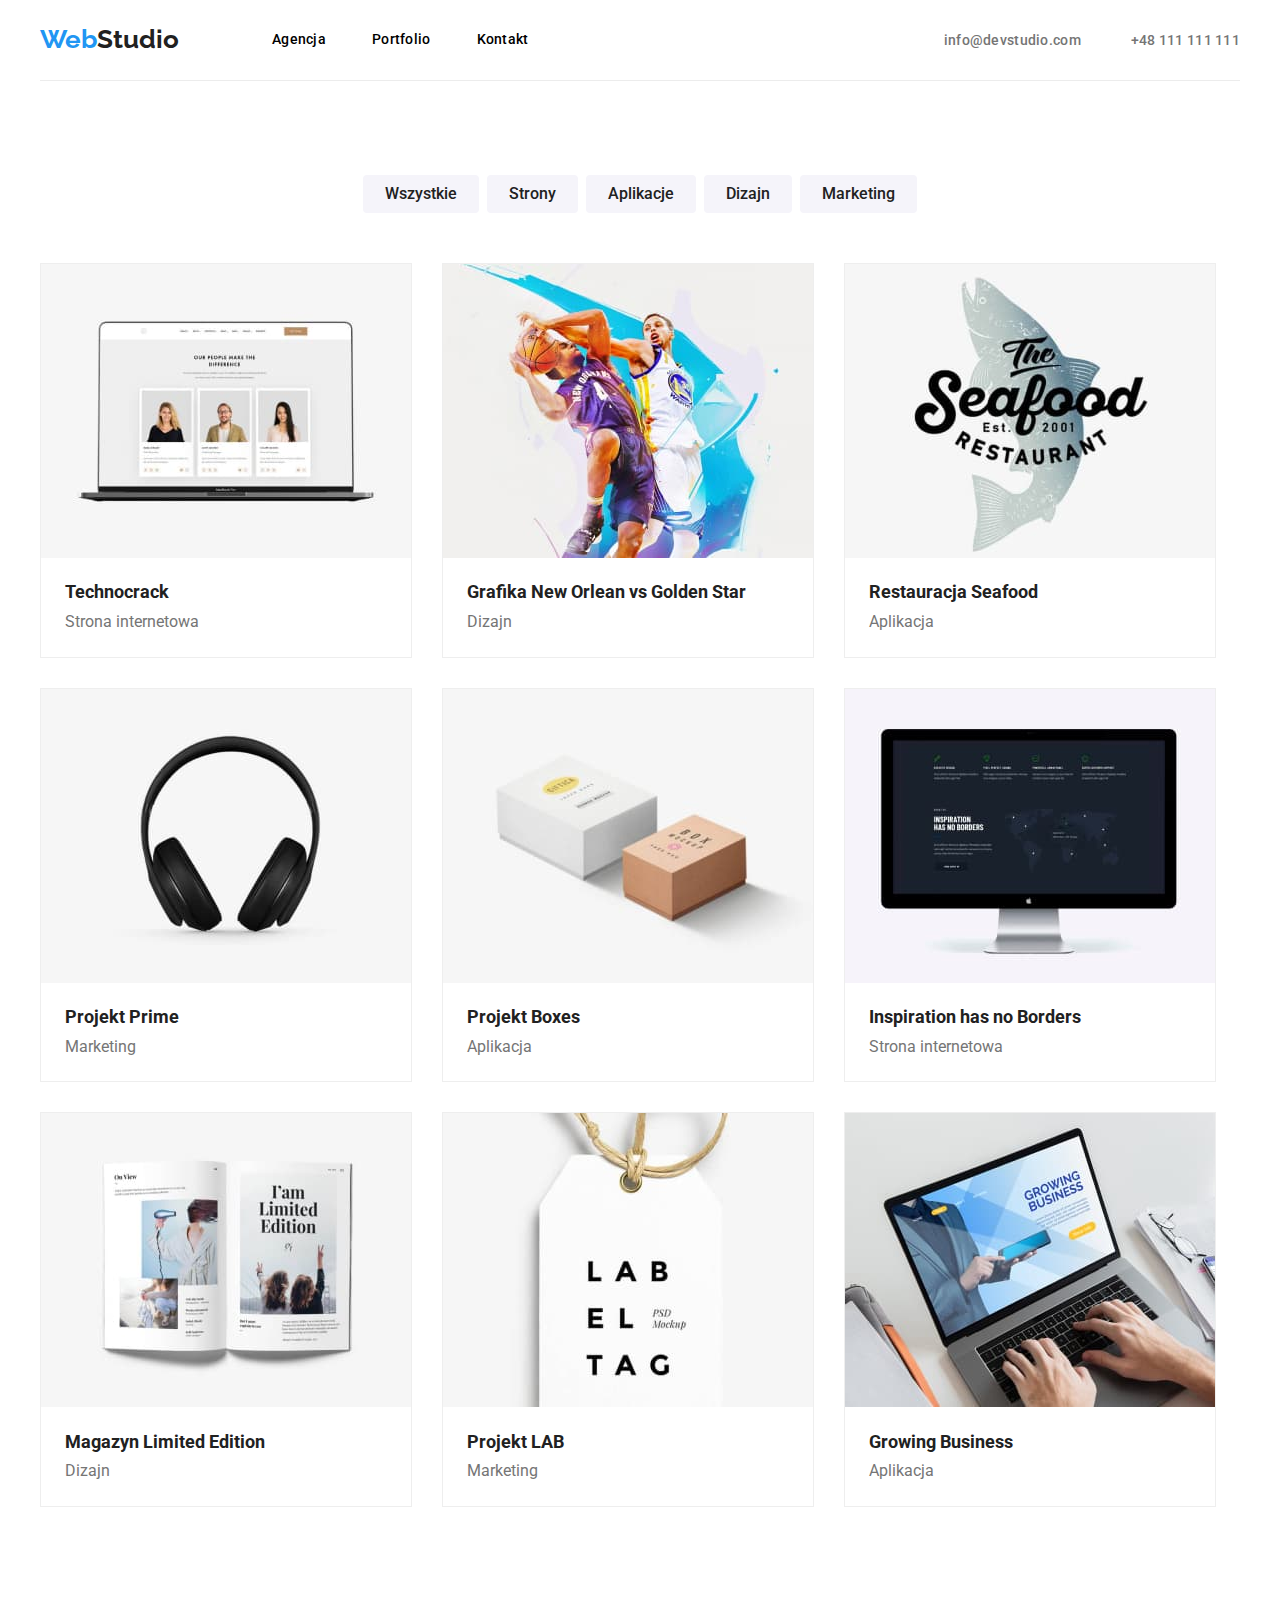
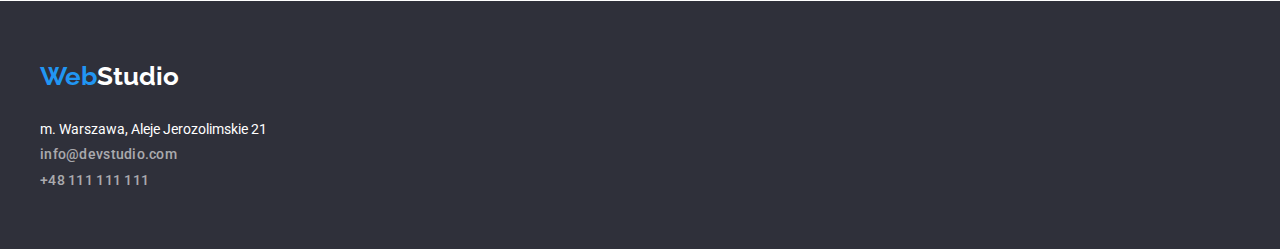
==== commit e96e4286: "hwcomplit" ====
--- a/portfolio.html
+++ b/portfolio.html
@@ -29,8 +29,8 @@
           </ul>
         </nav>
         <ul class="social-links container-kontact">
-          <li><a class="header-link" href="mailto:info@devstudio.com">info@devstudio.com</a></li>
-          <li><a class="header-link" href="tel:+48111111111">+48&nbsp;111&nbsp;111&nbsp;111</a></li>
+          <li><a class="header-link-kontact" href="mailto:info@devstudio.com">info@devstudio.com</a></li>
+          <li><a class="header-link-kontact" href="tel:+48111111111">+48&nbsp;111&nbsp;111&nbsp;111</a></li>
         </ul>
       </div>
     </header>
@@ -44,8 +44,6 @@
             <li><button class="button-secendary" type="button">Dizajn</button></li>
             <li><button class="button-secendary" type="button">Marketing</button></li>
           </ul>
-     
-    <div class="portfolio">
         <ul class="container-portfolio">
           <li class="product-cards">
             <figure>
@@ -56,9 +54,7 @@
               </figcaption>
             </figure>
           </li>
-        </ul>
-        <ul class="container-portfolio">
-          <li class="product-cards">
+        <li class="product-cards">
             <figure>
               <img src="./images/basket.jpg" alt="koszykarze" width="370" height="294" />
               <figcaption>
@@ -67,8 +63,6 @@
               </figcaption>
             </figure>
           </li>
-        </ul>
-        <ul class="container-portfolio">
           <li class="product-cards">
             <figure>
               <img src="./images/seafood.jpg" alt="logo restauracji" width="370" height="294" />
@@ -78,8 +72,6 @@
               </figcaption>
             </figure>
           </li>
-        </ul>
-        <ul class="container-portfolio">
           <li class="product-cards">
             <figure>
               <img src="./images/prime.jpg" alt="słuchawki" width="370" height="294" />
@@ -89,8 +81,6 @@
               </figcaption>
             </figure>
           </li>
-        </ul>
-        <ul class="container-portfolio">
           <li class="product-cards">
             <figure>
               <img src="./images/boxes.jpg" alt="pudełka" width="370" height="294" />
@@ -100,8 +90,6 @@
               </figcaption>
             </figure>
           </li>
-        </ul>
-        <ul class="container-portfolio">
           <li class="product-cards">
             <figure>
               <img src="./images/monitor.jpg" alt="monitor" width="370" height="294" />
@@ -111,8 +99,6 @@
               </figcaption>
             </figure>
           </li>
-        </ul>
-        <ul class="container-portfolio">
           <li class="product-cards">
             <figure>
               <img src="./images/book.jpg" alt="książka" width="370" height="294" />
@@ -122,8 +108,6 @@
               </figcaption>
             </figure>
           </li>
-        </ul>
-        <ul class="container-portfolio">
           <li class="product-cards">
             <figure>
               <img src="./images/lab.jpg" alt="etykieta" width="370" height="294" />
@@ -133,8 +117,6 @@
               </figcaption>
             </figure>
           </li>
-        </ul>
-        <ul class="container-portfolio">
           <li class="product-cards">
             <figure>
               <img src="./images/laptop2.jpg" alt="komputer" width="370" height="294" />
@@ -144,7 +126,7 @@
               </figcaption>
             </figure>
           </li>
-        </ul></div></div>
+        </ul></div>
       </section>
     </main>
     <footer class="main-footer">
--- a/css/styles.css
+++ b/css/styles.css
@@ -81,6 +81,8 @@
 .link:hover,
 .header-link:hover,
 .header-link:focus,
+.header-link-kontact:hover,
+.header-link-kontact:focus,
 .link:focus,
 .color:hover,
 .color:focus {
@@ -99,6 +101,8 @@
 }
 .nav-header {
   display: flex;
+  padding-top: 24px;
+  padding-bottom: 25px;
 }
 .menu-link {
   font-family: var(--font-family-secondary);
@@ -126,6 +130,15 @@
   letter-spacing: 0.02em;
   text-decoration: none;
 }
+.header-link-kontact {
+  font-family: var(--font-family-primary);
+  font-weight: 500;
+  font-size: 14px;
+  line-height: 1.14;
+  color: var(--color-text-link);
+  letter-spacing: 0.02em;
+  text-decoration: none;
+}
 .social-links {
   color: #757575;
 }
@@ -139,12 +152,10 @@
   background: var(--background-color-main-first-footer);
 }
 .mainflex {
-  display: flex;
-  flex-direction: column;
-  align-items: center;
-  text-align: center;
-  margin-bottom: 210px;
-  gap: 30px;
+  text-align: center;
+  margin-bottom: 106px;
+  margin-left: 0;
+  padding-left: 452px;
 }
 .button-secendary,
 .button-primery {
@@ -160,8 +171,8 @@
   font-weight: 700;
   background: var(--color-text-hover);
   color: var(--color-text-secendary);
-  width: 200px;
-  height: 50px;
+  padding: 10px 41px 10px 42px;
+  margin-top: 30px;
 }
 .list-feature {
   display: flex;
@@ -191,28 +202,24 @@
   box-shadow: 0px 1px 3px rgba(0, 0, 0, 0.12), 0px 1px 1px rgba(0, 0, 0, 0.14),
     0px 2px 1px rgba(0, 0, 0, 0.2);
   border-radius: 0px 0px 4px 4px;
-}
-.name-position {
-  flex-direction: column;
-  display: flex;
-  align-items: center;
-  margin-top: 30px;
-  margin-bottom: 30px;
-  gap: 10px;
+  text-align: center;
 }
 .font-size {
   font-size: 16px;
+  padding-top: 30px;
+  padding-bottom: 10px;
+}
+.font-size1 {
+  font-size: 16px;
+  padding-bottom: 30px;
 }
 /* ------FOOTER------- */
 .main-footer {
   background: var(--background-color-main-first-footer);
 }
 .footer-container {
-  flex-direction: column;
   padding-top: 60px;
   padding-bottom: 60px;
-  display: flex;
-  gap: 20px;
 }
 .studio-footer {
   color: var(--color-text-secendary);
@@ -221,6 +228,7 @@
   color: white;
   font-style: normal;
   font-size: 14px;
+  margin-top: 20px;
 }
 .adress-container > li {
   padding-top: 9px;
@@ -254,42 +262,30 @@
   color: var(--color-text-secendary);
   box-shadow: 0px 4px 4px rgba(0, 0, 0, 0.15);
 }
-.portfolio {
+
+.container-portfolio {
   display: flex;
   flex-wrap: wrap;
-  gap: 30px;
-  flex-basis: calc((100%-60px) / 3);
-  justify-content: center;
-  padding-top: 56px;
-}
-.portfolio > h3 {
-  font-family: var(--font-family-primary);
-  font-weight: 700;
-  font-size: 18px;
-  line-height: 2;
-  letter-spacing: 0.06em;
-}
-.container-portfolio {
-  flex-basis: auto;
-  display: flex;
+  gap:30px;
+  padding-top: 50px;
 }
 .product-cards {
-  display: flex;
+  /* display: flex;
   width: 370px;
-  height: 404px;
+  height: 404px; */
   background: #ffffff;
   border: 1px solid #eeeeee;
 }
 .head1 {
-  width: 322px;
-  height: 36px;
+  /* width: 322px;
+  height: 36px; */
   padding-top: 20px;
   padding-left: 24px;
   font-size: 18px;
 }
 .head2 {
-  width: 322px;
-  height: 30px;
+  /* width: 322px;
+  height: 30px; */
   padding: 4px 24px 20px 24px;
   font-size: 16px;
 }
